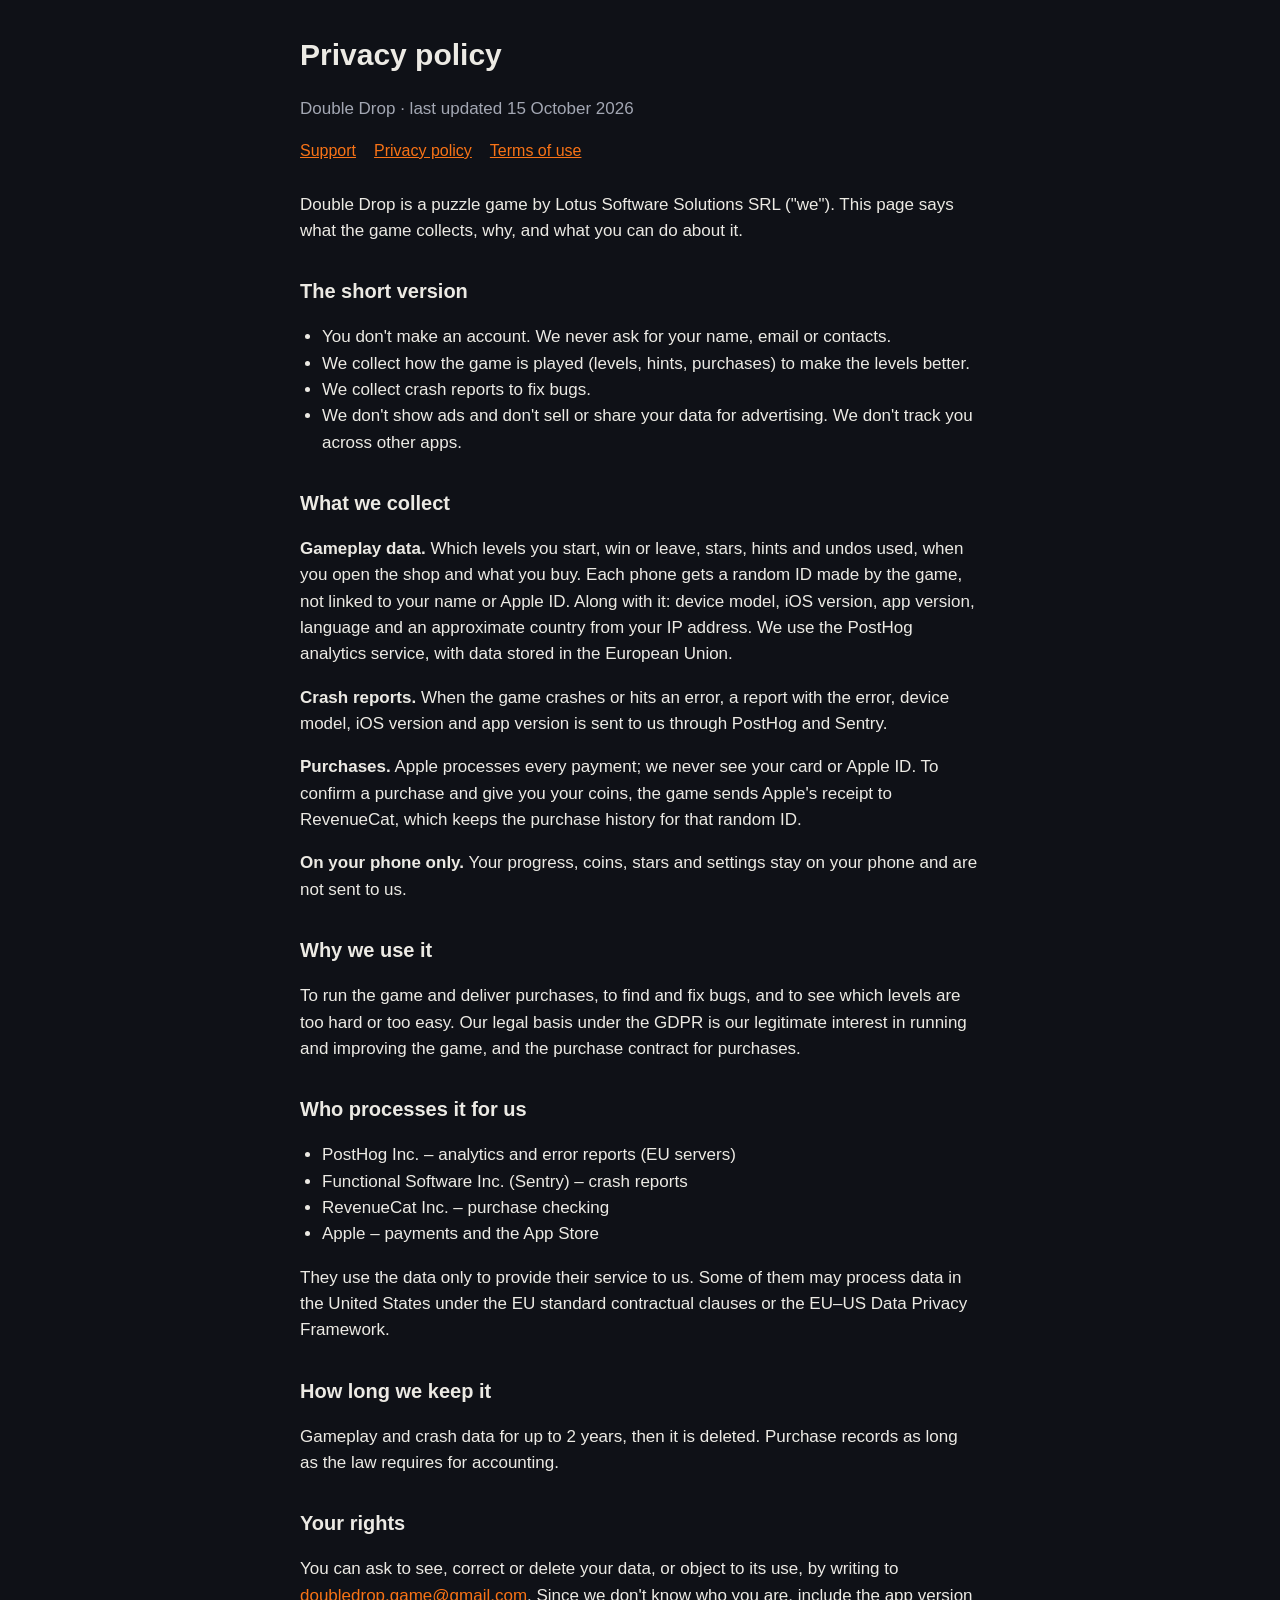
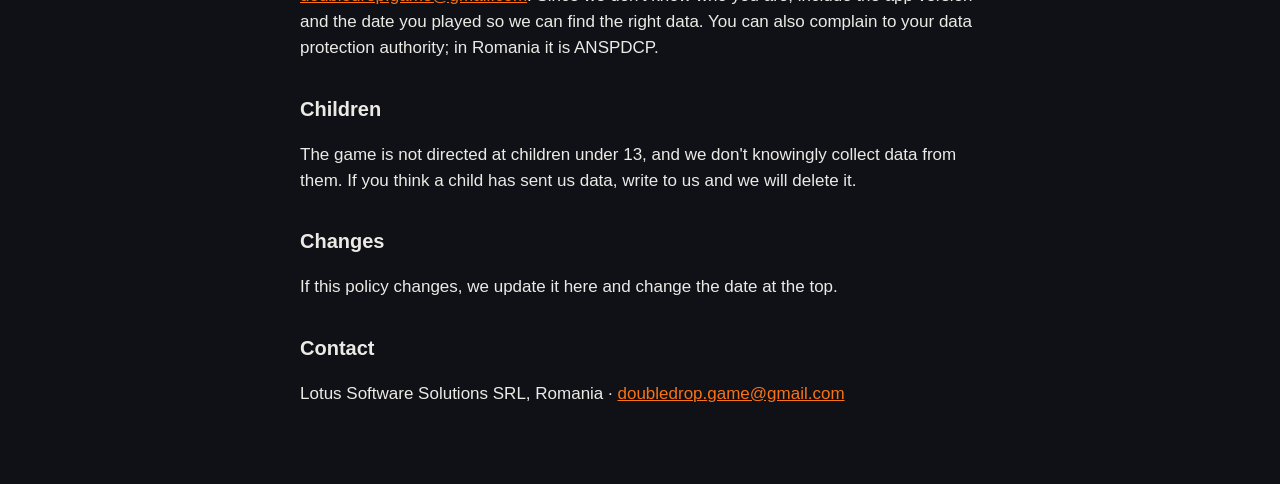
==== privacy.html @ e10a985d "Double Drop support, privacy and terms pages" ====
<!doctype html><html lang="en"><head><meta charset="utf-8"><meta name="viewport" content="width=device-width, initial-scale=1">
<title>Double Drop – Privacy policy</title><link rel="stylesheet" href="style.css"></head><body><main>
<h1>Privacy policy</h1><p class="muted">Double Drop · last updated 15 October 2026</p>
<nav><a href="./">Support</a><a href="privacy.html">Privacy policy</a><a href="terms.html">Terms of use</a></nav>
<p>Double Drop is a puzzle game by Lotus Software Solutions SRL ("we"). This page says what the game collects, why, and what you can do about it.</p>
<h2>The short version</h2>
<ul>
<li>You don't make an account. We never ask for your name, email or contacts.</li>
<li>We collect how the game is played (levels, hints, purchases) to make the levels better.</li>
<li>We collect crash reports to fix bugs.</li>
<li>We don't show ads and don't sell or share your data for advertising. We don't track you across other apps.</li>
</ul>
<h2>What we collect</h2>
<p><b>Gameplay data.</b> Which levels you start, win or leave, stars, hints and undos used, when you open the shop and what you buy. Each phone gets a random ID made by the game, not linked to your name or Apple ID. Along with it: device model, iOS version, app version, language and an approximate country from your IP address. We use the PostHog analytics service, with data stored in the European Union.</p>
<p><b>Crash reports.</b> When the game crashes or hits an error, a report with the error, device model, iOS version and app version is sent to us through PostHog and Sentry.</p>
<p><b>Purchases.</b> Apple processes every payment; we never see your card or Apple ID. To confirm a purchase and give you your coins, the game sends Apple's receipt to RevenueCat, which keeps the purchase history for that random ID.</p>
<p><b>On your phone only.</b> Your progress, coins, stars and settings stay on your phone and are not sent to us.</p>
<h2>Why we use it</h2>
<p>To run the game and deliver purchases, to find and fix bugs, and to see which levels are too hard or too easy. Our legal basis under the GDPR is our legitimate interest in running and improving the game, and the purchase contract for purchases.</p>
<h2>Who processes it for us</h2>
<ul>
<li>PostHog Inc. – analytics and error reports (EU servers)</li>
<li>Functional Software Inc. (Sentry) – crash reports</li>
<li>RevenueCat Inc. – purchase checking</li>
<li>Apple – payments and the App Store</li>
</ul>
<p>They use the data only to provide their service to us. Some of them may process data in the United States under the EU standard contractual clauses or the EU–US Data Privacy Framework.</p>
<h2>How long we keep it</h2>
<p>Gameplay and crash data for up to 2 years, then it is deleted. Purchase records as long as the law requires for accounting.</p>
<h2>Your rights</h2>
<p>You can ask to see, correct or delete your data, or object to its use, by writing to <a href="mailto:doubledrop.game@gmail.com">doubledrop.game@gmail.com</a>. Since we don't know who you are, include the app version and the date you played so we can find the right data. You can also complain to your data protection authority; in Romania it is ANSPDCP.</p>
<h2>Children</h2>
<p>The game is not directed at children under 13, and we don't knowingly collect data from them. If you think a child has sent us data, write to us and we will delete it.</p>
<h2>Changes</h2>
<p>If this policy changes, we update it here and change the date at the top.</p>
<h2>Contact</h2>
<p>Lotus Software Solutions SRL, Romania · <a href="mailto:doubledrop.game@gmail.com">doubledrop.game@gmail.com</a></p>
</main></body></html>
---- style.css ----
:root { color-scheme: dark; --bg: #0f1117; --card: #181b23; --text: #eceae4; --muted: #a3a7b3; --accent: #f97316; }
* { box-sizing: border-box; }
body { margin: 0; background: var(--bg); color: var(--text); font: 17px/1.55 -apple-system, BlinkMacSystemFont, "Segoe UI", Roboto, sans-serif; padding: 32px 18px 60px; }
main { max-width: 680px; margin: 0 auto; }
h1 { font-size: 30px; margin: 0 0 4px; }
h2 { font-size: 20px; margin: 32px 0 8px; }
p, li { color: var(--text); }
.muted { color: var(--muted); }
a { color: var(--accent); }
nav { display: flex; gap: 18px; flex-wrap: wrap; margin: 0 0 28px; font-size: 16px; }
.card { background: var(--card); border-radius: 14px; padding: 16px 18px; margin: 14px 0; }
ul { padding-left: 22px; }
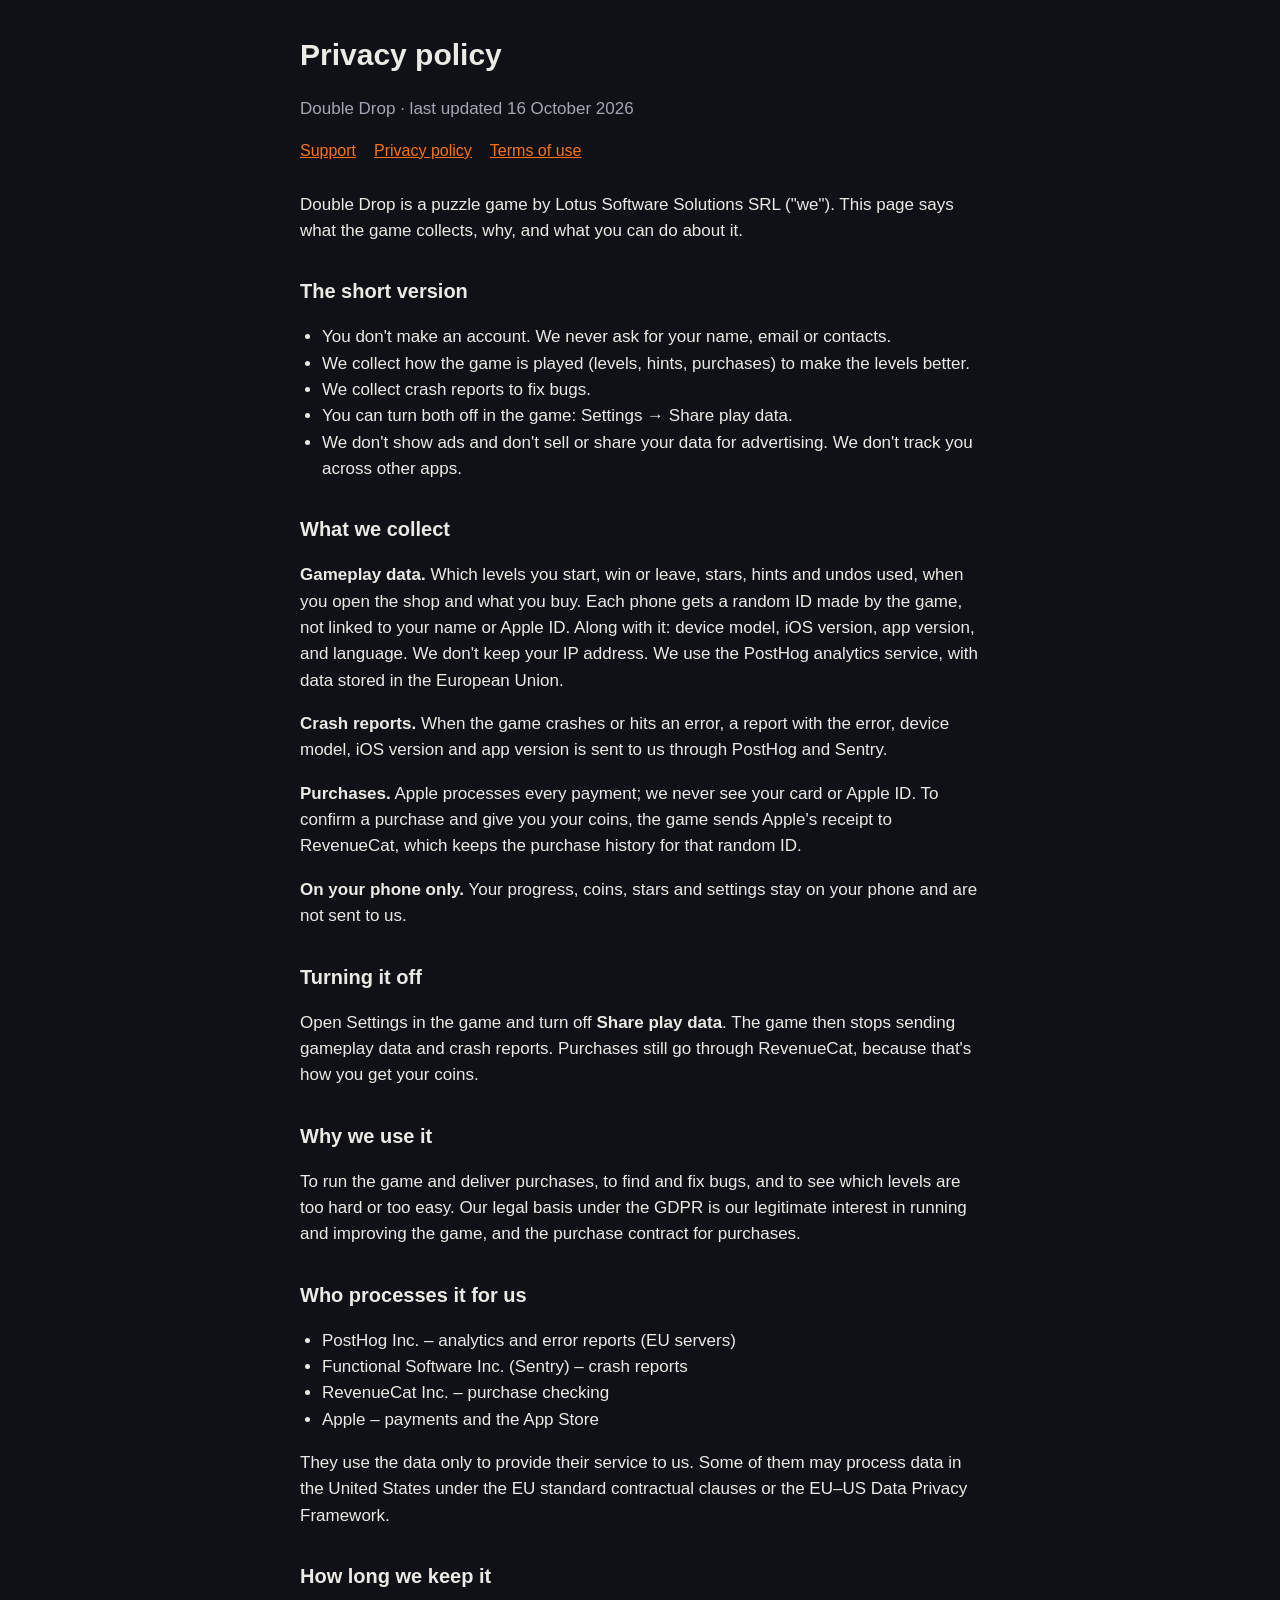
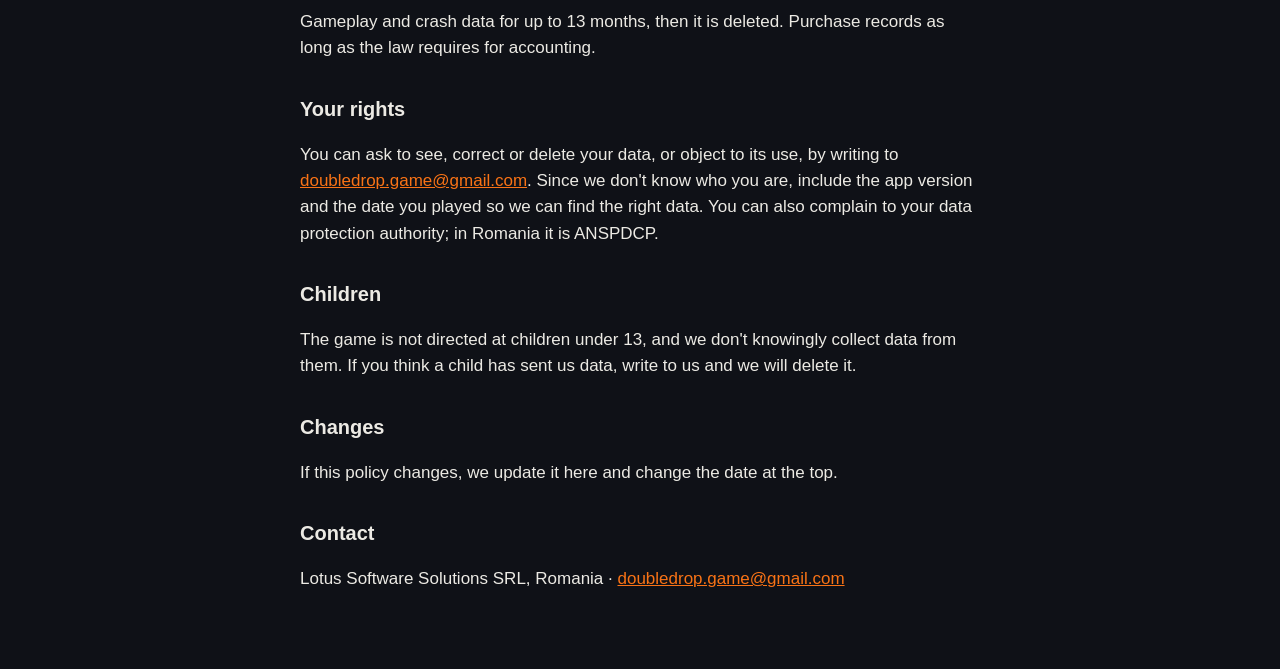
==== commit 924f0b86: "Privacy policy: Share play data switch, no IP kept, 13 months retention" ====
--- a/privacy.html
+++ b/privacy.html
@@ -1,6 +1,6 @@
 <!doctype html><html lang="en"><head><meta charset="utf-8"><meta name="viewport" content="width=device-width, initial-scale=1">
 <title>Double Drop – Privacy policy</title><link rel="stylesheet" href="style.css"></head><body><main>
-<h1>Privacy policy</h1><p class="muted">Double Drop · last updated 15 October 2026</p>
+<h1>Privacy policy</h1><p class="muted">Double Drop · last updated 16 October 2026</p>
 <nav><a href="./">Support</a><a href="privacy.html">Privacy policy</a><a href="terms.html">Terms of use</a></nav>
 <p>Double Drop is a puzzle game by Lotus Software Solutions SRL ("we"). This page says what the game collects, why, and what you can do about it.</p>
 <h2>The short version</h2>
@@ -8,13 +8,16 @@
 <li>You don't make an account. We never ask for your name, email or contacts.</li>
 <li>We collect how the game is played (levels, hints, purchases) to make the levels better.</li>
 <li>We collect crash reports to fix bugs.</li>
+<li>You can turn both off in the game: Settings → Share play data.</li>
 <li>We don't show ads and don't sell or share your data for advertising. We don't track you across other apps.</li>
 </ul>
 <h2>What we collect</h2>
-<p><b>Gameplay data.</b> Which levels you start, win or leave, stars, hints and undos used, when you open the shop and what you buy. Each phone gets a random ID made by the game, not linked to your name or Apple ID. Along with it: device model, iOS version, app version, language and an approximate country from your IP address. We use the PostHog analytics service, with data stored in the European Union.</p>
+<p><b>Gameplay data.</b> Which levels you start, win or leave, stars, hints and undos used, when you open the shop and what you buy. Each phone gets a random ID made by the game, not linked to your name or Apple ID. Along with it: device model, iOS version, app version, and language. We don't keep your IP address. We use the PostHog analytics service, with data stored in the European Union.</p>
 <p><b>Crash reports.</b> When the game crashes or hits an error, a report with the error, device model, iOS version and app version is sent to us through PostHog and Sentry.</p>
 <p><b>Purchases.</b> Apple processes every payment; we never see your card or Apple ID. To confirm a purchase and give you your coins, the game sends Apple's receipt to RevenueCat, which keeps the purchase history for that random ID.</p>
 <p><b>On your phone only.</b> Your progress, coins, stars and settings stay on your phone and are not sent to us.</p>
+<h2>Turning it off</h2>
+<p>Open Settings in the game and turn off <b>Share play data</b>. The game then stops sending gameplay data and crash reports. Purchases still go through RevenueCat, because that's how you get your coins.</p>
 <h2>Why we use it</h2>
 <p>To run the game and deliver purchases, to find and fix bugs, and to see which levels are too hard or too easy. Our legal basis under the GDPR is our legitimate interest in running and improving the game, and the purchase contract for purchases.</p>
 <h2>Who processes it for us</h2>
@@ -26,7 +29,7 @@
 </ul>
 <p>They use the data only to provide their service to us. Some of them may process data in the United States under the EU standard contractual clauses or the EU–US Data Privacy Framework.</p>
 <h2>How long we keep it</h2>
-<p>Gameplay and crash data for up to 2 years, then it is deleted. Purchase records as long as the law requires for accounting.</p>
+<p>Gameplay and crash data for up to 13 months, then it is deleted. Purchase records as long as the law requires for accounting.</p>
 <h2>Your rights</h2>
 <p>You can ask to see, correct or delete your data, or object to its use, by writing to <a href="mailto:doubledrop.game@gmail.com">doubledrop.game@gmail.com</a>. Since we don't know who you are, include the app version and the date you played so we can find the right data. You can also complain to your data protection authority; in Romania it is ANSPDCP.</p>
 <h2>Children</h2>
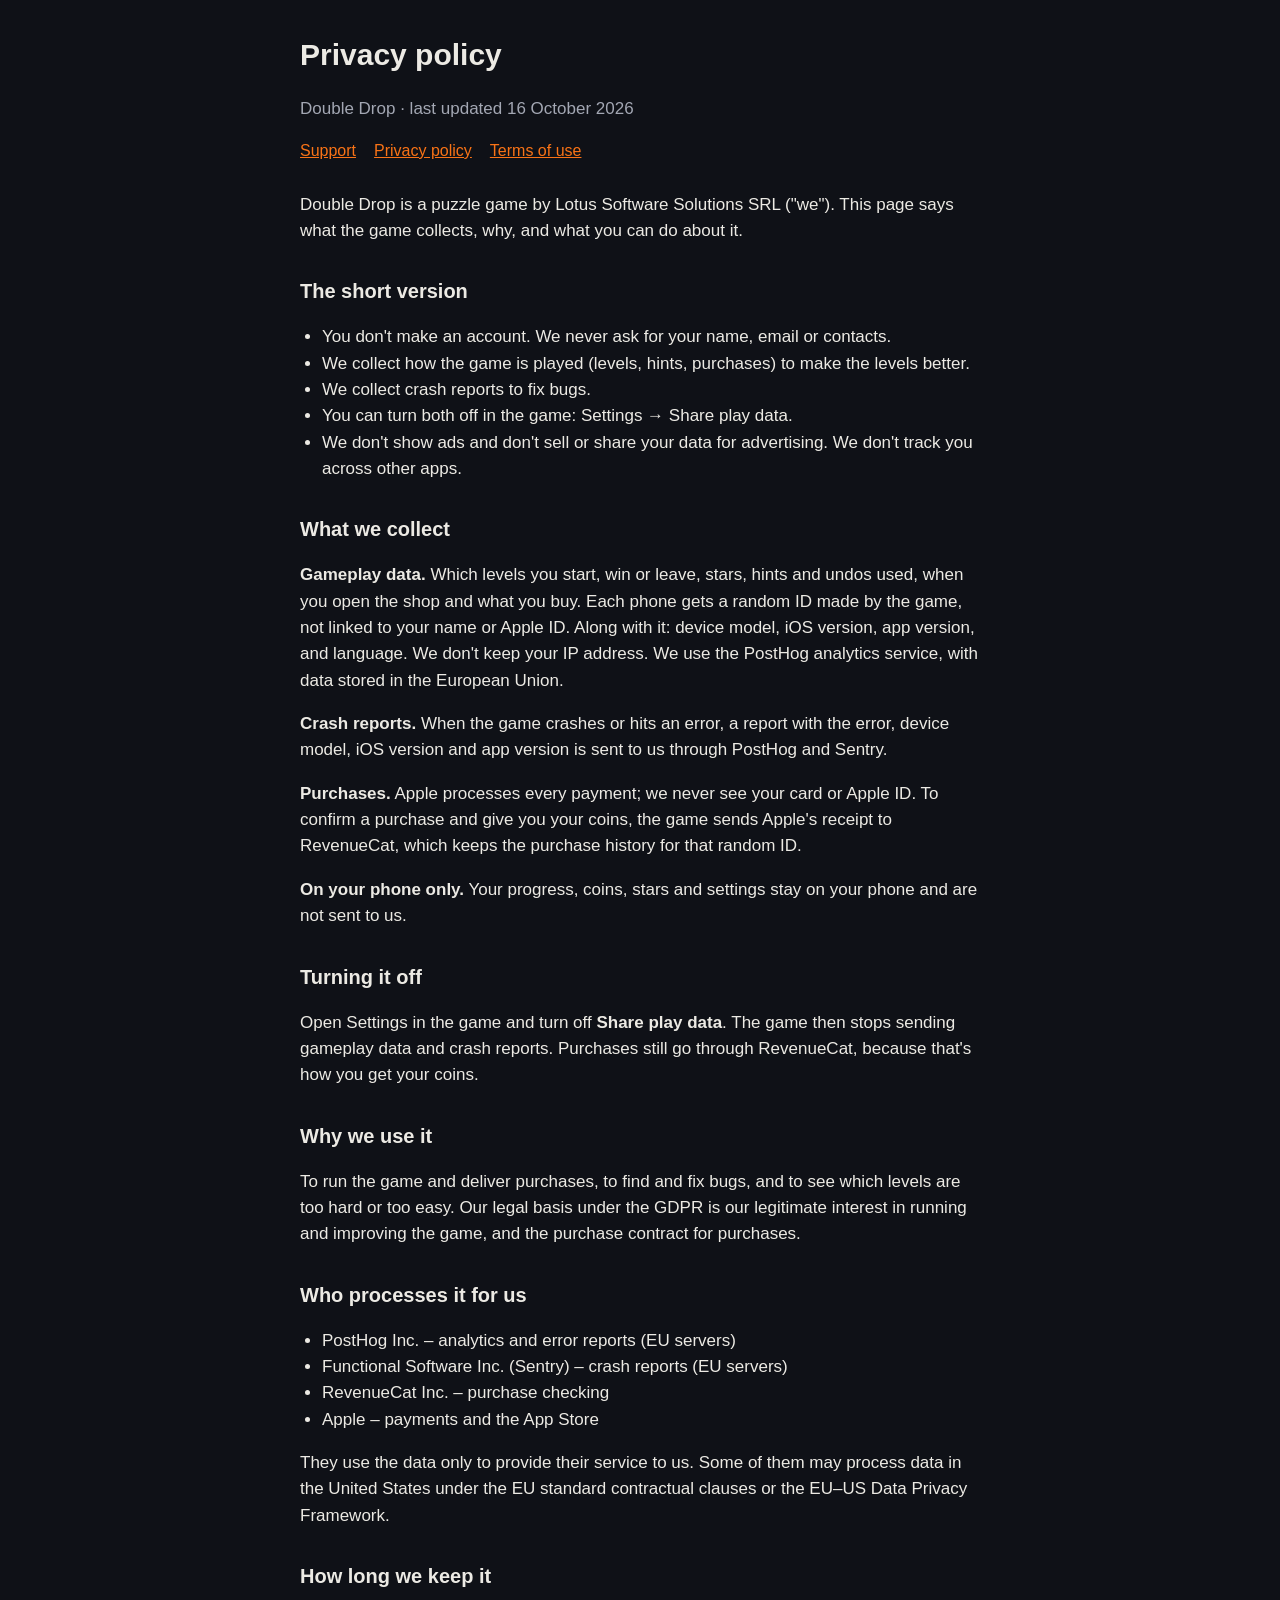
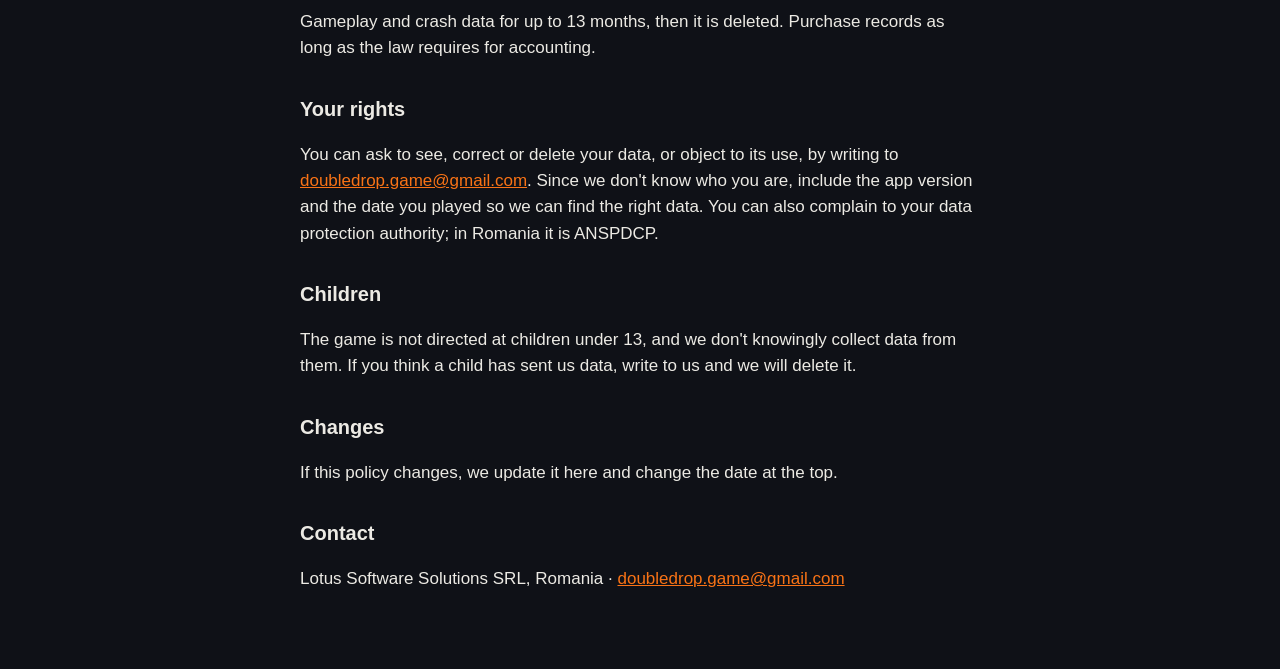
==== commit 909cfce3: "Privacy policy: Sentry on EU servers" ====
--- a/privacy.html
+++ b/privacy.html
@@ -23,7 +23,7 @@
 <h2>Who processes it for us</h2>
 <ul>
 <li>PostHog Inc. – analytics and error reports (EU servers)</li>
-<li>Functional Software Inc. (Sentry) – crash reports</li>
+<li>Functional Software Inc. (Sentry) – crash reports (EU servers)</li>
 <li>RevenueCat Inc. – purchase checking</li>
 <li>Apple – payments and the App Store</li>
 </ul>
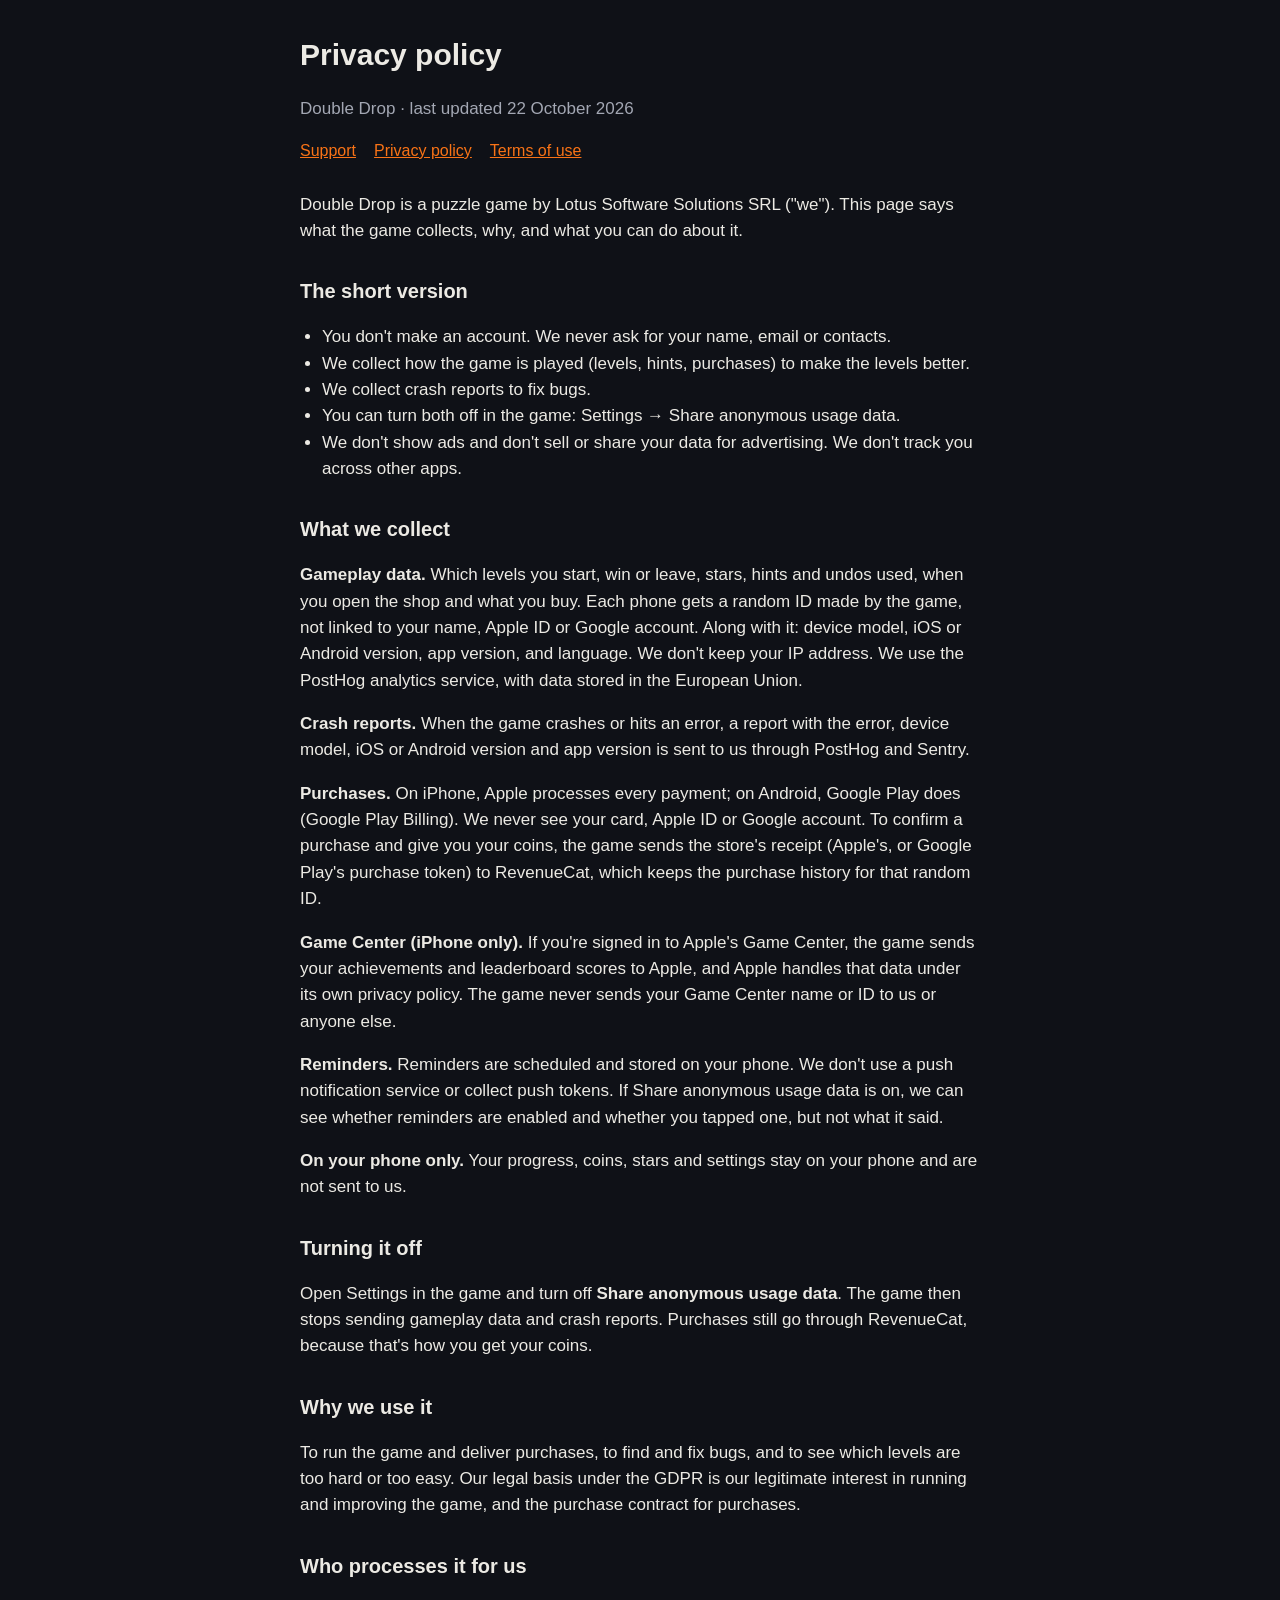
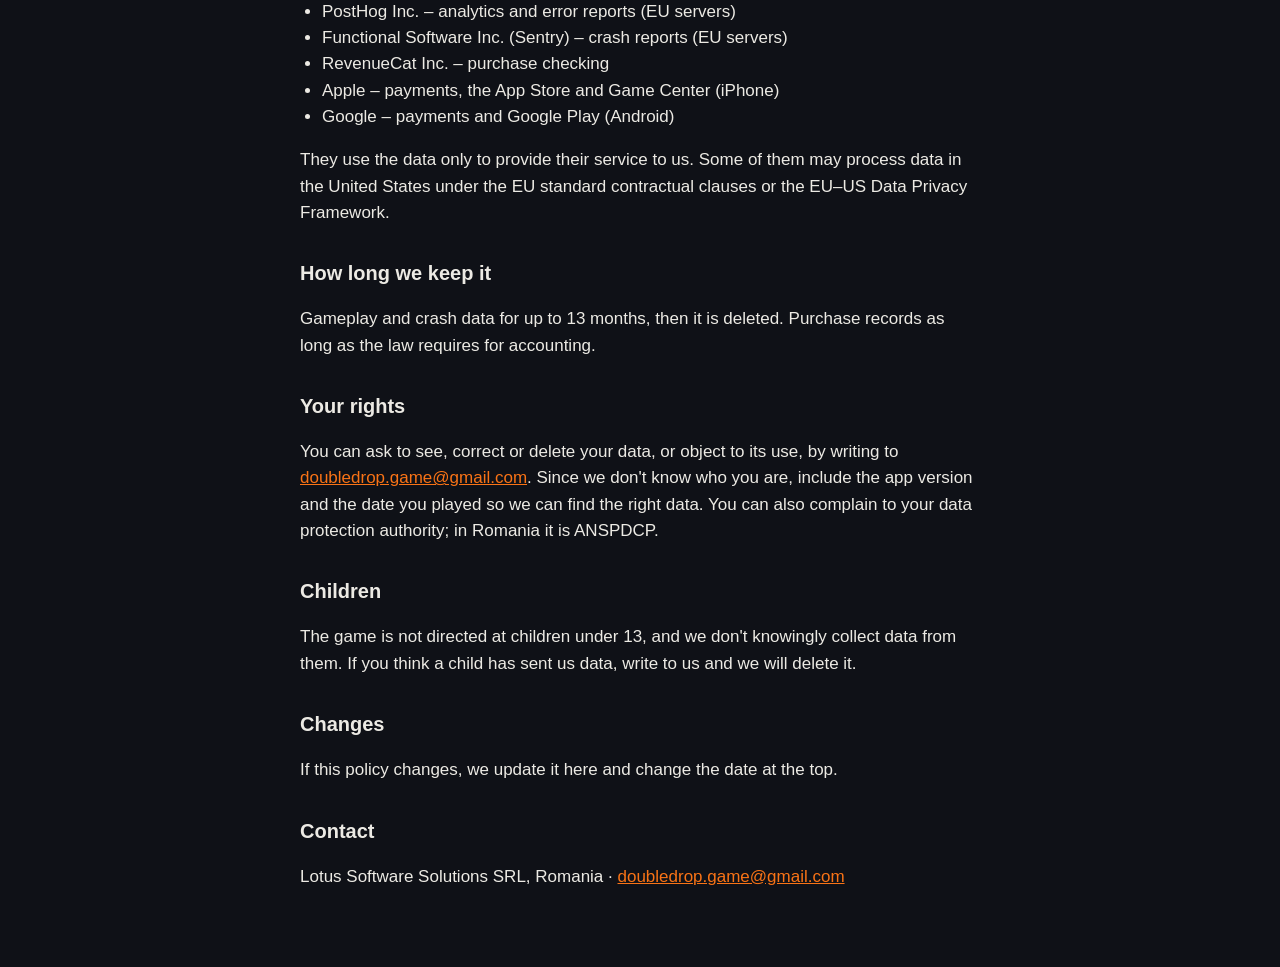
==== commit 3679fe7d: "Double Drop pages for Android: Google Play next to the App Store (privacy.html)" ====
--- a/privacy.html
+++ b/privacy.html
@@ -1,6 +1,6 @@
 <!doctype html><html lang="en"><head><meta charset="utf-8"><meta name="viewport" content="width=device-width, initial-scale=1">
 <title>Double Drop – Privacy policy</title><link rel="stylesheet" href="style.css"></head><body><main>
-<h1>Privacy policy</h1><p class="muted">Double Drop · last updated 16 October 2026</p>
+<h1>Privacy policy</h1><p class="muted">Double Drop · last updated 22 October 2026</p>
 <nav><a href="./">Support</a><a href="privacy.html">Privacy policy</a><a href="terms.html">Terms of use</a></nav>
 <p>Double Drop is a puzzle game by Lotus Software Solutions SRL ("we"). This page says what the game collects, why, and what you can do about it.</p>
 <h2>The short version</h2>
@@ -8,16 +8,18 @@
 <li>You don't make an account. We never ask for your name, email or contacts.</li>
 <li>We collect how the game is played (levels, hints, purchases) to make the levels better.</li>
 <li>We collect crash reports to fix bugs.</li>
-<li>You can turn both off in the game: Settings → Share play data.</li>
+<li>You can turn both off in the game: Settings → Share anonymous usage data.</li>
 <li>We don't show ads and don't sell or share your data for advertising. We don't track you across other apps.</li>
 </ul>
 <h2>What we collect</h2>
-<p><b>Gameplay data.</b> Which levels you start, win or leave, stars, hints and undos used, when you open the shop and what you buy. Each phone gets a random ID made by the game, not linked to your name or Apple ID. Along with it: device model, iOS version, app version, and language. We don't keep your IP address. We use the PostHog analytics service, with data stored in the European Union.</p>
-<p><b>Crash reports.</b> When the game crashes or hits an error, a report with the error, device model, iOS version and app version is sent to us through PostHog and Sentry.</p>
-<p><b>Purchases.</b> Apple processes every payment; we never see your card or Apple ID. To confirm a purchase and give you your coins, the game sends Apple's receipt to RevenueCat, which keeps the purchase history for that random ID.</p>
+<p><b>Gameplay data.</b> Which levels you start, win or leave, stars, hints and undos used, when you open the shop and what you buy. Each phone gets a random ID made by the game, not linked to your name, Apple ID or Google account. Along with it: device model, iOS or Android version, app version, and language. We don't keep your IP address. We use the PostHog analytics service, with data stored in the European Union.</p>
+<p><b>Crash reports.</b> When the game crashes or hits an error, a report with the error, device model, iOS or Android version and app version is sent to us through PostHog and Sentry.</p>
+<p><b>Purchases.</b> On iPhone, Apple processes every payment; on Android, Google Play does (Google Play Billing). We never see your card, Apple ID or Google account. To confirm a purchase and give you your coins, the game sends the store's receipt (Apple's, or Google Play's purchase token) to RevenueCat, which keeps the purchase history for that random ID.</p>
+<p><b>Game Center (iPhone only).</b> If you're signed in to Apple's Game Center, the game sends your achievements and leaderboard scores to Apple, and Apple handles that data under its own privacy policy. The game never sends your Game Center name or ID to us or anyone else.</p>
+<p><b>Reminders.</b> Reminders are scheduled and stored on your phone. We don't use a push notification service or collect push tokens. If Share anonymous usage data is on, we can see whether reminders are enabled and whether you tapped one, but not what it said.</p>
 <p><b>On your phone only.</b> Your progress, coins, stars and settings stay on your phone and are not sent to us.</p>
 <h2>Turning it off</h2>
-<p>Open Settings in the game and turn off <b>Share play data</b>. The game then stops sending gameplay data and crash reports. Purchases still go through RevenueCat, because that's how you get your coins.</p>
+<p>Open Settings in the game and turn off <b>Share anonymous usage data</b>. The game then stops sending gameplay data and crash reports. Purchases still go through RevenueCat, because that's how you get your coins.</p>
 <h2>Why we use it</h2>
 <p>To run the game and deliver purchases, to find and fix bugs, and to see which levels are too hard or too easy. Our legal basis under the GDPR is our legitimate interest in running and improving the game, and the purchase contract for purchases.</p>
 <h2>Who processes it for us</h2>
@@ -25,7 +27,8 @@
 <li>PostHog Inc. – analytics and error reports (EU servers)</li>
 <li>Functional Software Inc. (Sentry) – crash reports (EU servers)</li>
 <li>RevenueCat Inc. – purchase checking</li>
-<li>Apple – payments and the App Store</li>
+<li>Apple – payments, the App Store and Game Center (iPhone)</li>
+<li>Google – payments and Google Play (Android)</li>
 </ul>
 <p>They use the data only to provide their service to us. Some of them may process data in the United States under the EU standard contractual clauses or the EU–US Data Privacy Framework.</p>
 <h2>How long we keep it</h2>
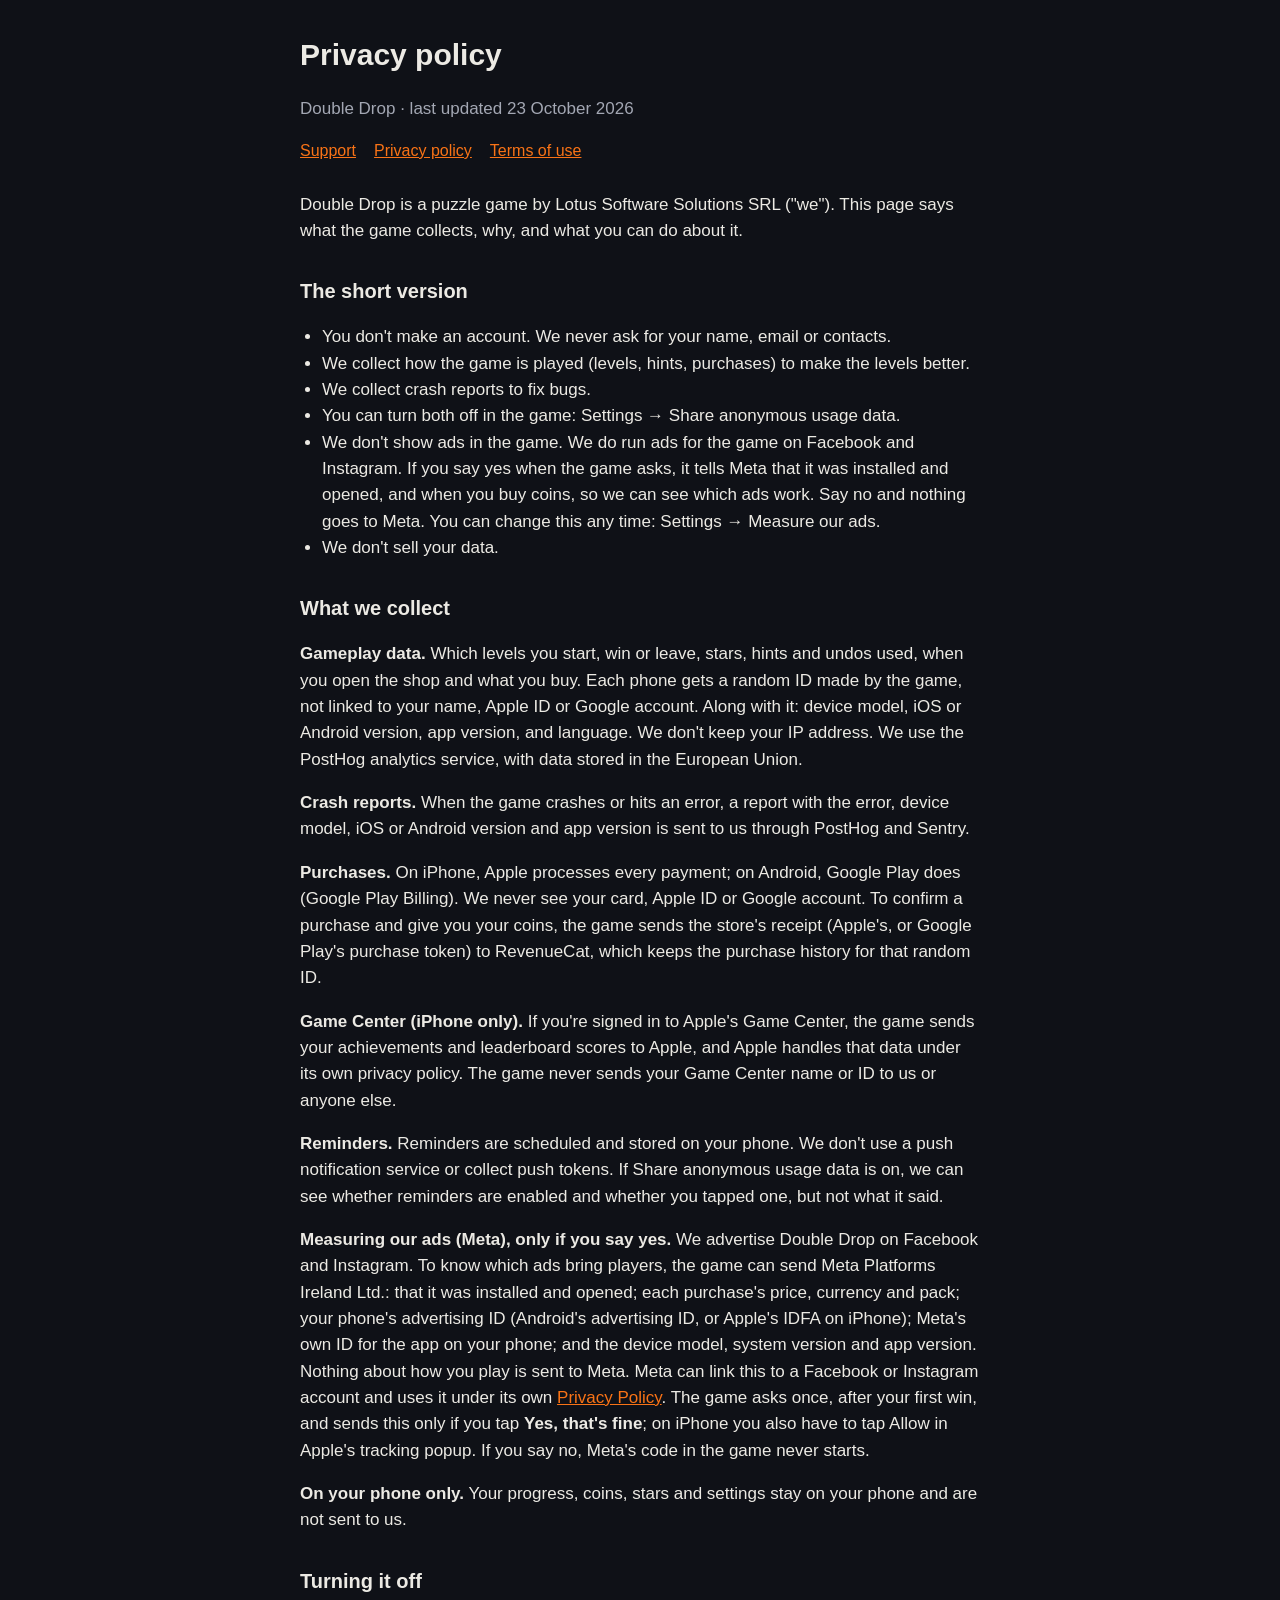
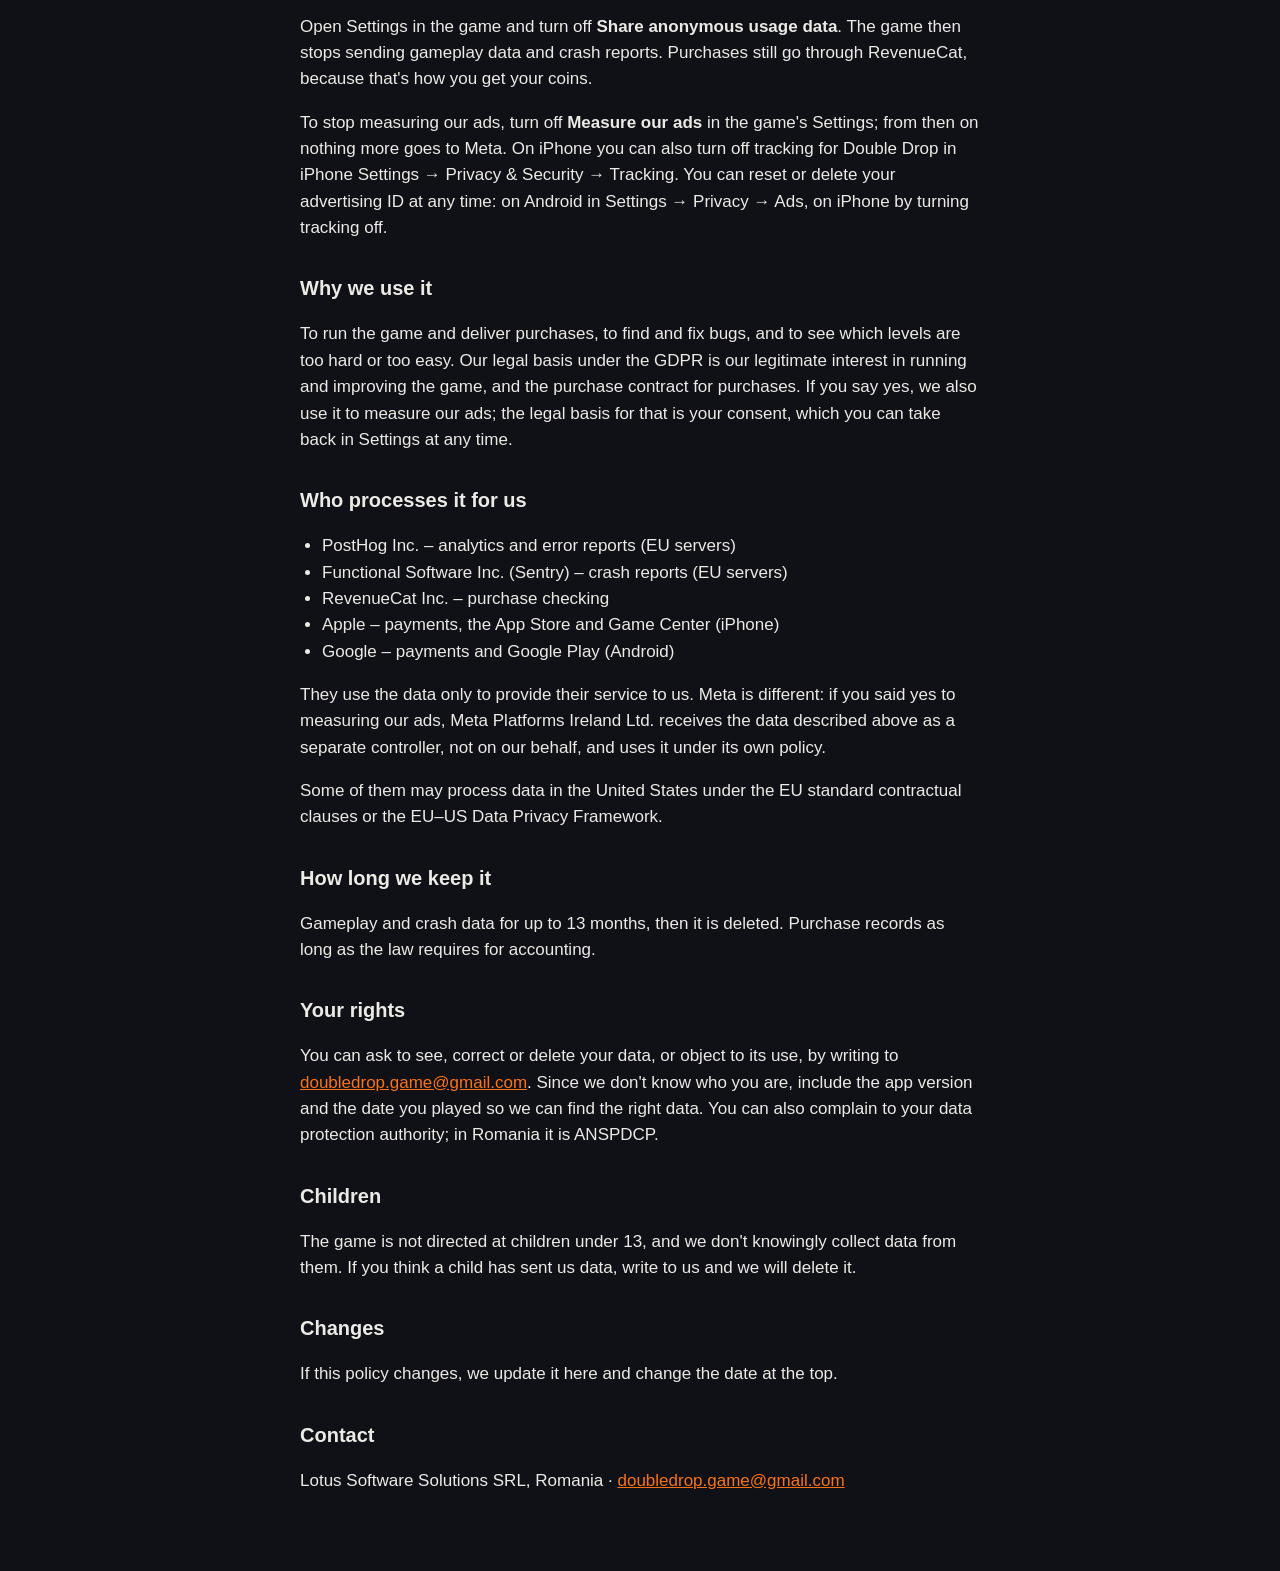
==== commit 5092fe07: "Double Drop privacy policy: Measuring our ads (Meta), only with the player's yes; how to turn it off" ====
--- a/privacy.html
+++ b/privacy.html
@@ -1,6 +1,6 @@
 <!doctype html><html lang="en"><head><meta charset="utf-8"><meta name="viewport" content="width=device-width, initial-scale=1">
 <title>Double Drop – Privacy policy</title><link rel="stylesheet" href="style.css"></head><body><main>
-<h1>Privacy policy</h1><p class="muted">Double Drop · last updated 22 October 2026</p>
+<h1>Privacy policy</h1><p class="muted">Double Drop · last updated 23 October 2026</p>
 <nav><a href="./">Support</a><a href="privacy.html">Privacy policy</a><a href="terms.html">Terms of use</a></nav>
 <p>Double Drop is a puzzle game by Lotus Software Solutions SRL ("we"). This page says what the game collects, why, and what you can do about it.</p>
 <h2>The short version</h2>
@@ -9,7 +9,8 @@
 <li>We collect how the game is played (levels, hints, purchases) to make the levels better.</li>
 <li>We collect crash reports to fix bugs.</li>
 <li>You can turn both off in the game: Settings → Share anonymous usage data.</li>
-<li>We don't show ads and don't sell or share your data for advertising. We don't track you across other apps.</li>
+<li>We don't show ads in the game. We do run ads for the game on Facebook and Instagram. If you say yes when the game asks, it tells Meta that it was installed and opened, and when you buy coins, so we can see which ads work. Say no and nothing goes to Meta. You can change this any time: Settings → Measure our ads.</li>
+<li>We don't sell your data.</li>
 </ul>
 <h2>What we collect</h2>
 <p><b>Gameplay data.</b> Which levels you start, win or leave, stars, hints and undos used, when you open the shop and what you buy. Each phone gets a random ID made by the game, not linked to your name, Apple ID or Google account. Along with it: device model, iOS or Android version, app version, and language. We don't keep your IP address. We use the PostHog analytics service, with data stored in the European Union.</p>
@@ -17,11 +18,13 @@
 <p><b>Purchases.</b> On iPhone, Apple processes every payment; on Android, Google Play does (Google Play Billing). We never see your card, Apple ID or Google account. To confirm a purchase and give you your coins, the game sends the store's receipt (Apple's, or Google Play's purchase token) to RevenueCat, which keeps the purchase history for that random ID.</p>
 <p><b>Game Center (iPhone only).</b> If you're signed in to Apple's Game Center, the game sends your achievements and leaderboard scores to Apple, and Apple handles that data under its own privacy policy. The game never sends your Game Center name or ID to us or anyone else.</p>
 <p><b>Reminders.</b> Reminders are scheduled and stored on your phone. We don't use a push notification service or collect push tokens. If Share anonymous usage data is on, we can see whether reminders are enabled and whether you tapped one, but not what it said.</p>
+<p id="meta"><b>Measuring our ads (Meta), only if you say yes.</b> We advertise Double Drop on Facebook and Instagram. To know which ads bring players, the game can send Meta Platforms Ireland Ltd.: that it was installed and opened; each purchase's price, currency and pack; your phone's advertising ID (Android's advertising ID, or Apple's IDFA on iPhone); Meta's own ID for the app on your phone; and the device model, system version and app version. Nothing about how you play is sent to Meta. Meta can link this to a Facebook or Instagram account and uses it under its own <a href="https://www.facebook.com/privacy/policy/">Privacy Policy</a>. The game asks once, after your first win, and sends this only if you tap <b>Yes, that's fine</b>; on iPhone you also have to tap Allow in Apple's tracking popup. If you say no, Meta's code in the game never starts.</p>
 <p><b>On your phone only.</b> Your progress, coins, stars and settings stay on your phone and are not sent to us.</p>
 <h2>Turning it off</h2>
 <p>Open Settings in the game and turn off <b>Share anonymous usage data</b>. The game then stops sending gameplay data and crash reports. Purchases still go through RevenueCat, because that's how you get your coins.</p>
+<p>To stop measuring our ads, turn off <b>Measure our ads</b> in the game's Settings; from then on nothing more goes to Meta. On iPhone you can also turn off tracking for Double Drop in iPhone Settings → Privacy &amp; Security → Tracking. You can reset or delete your advertising ID at any time: on Android in Settings → Privacy → Ads, on iPhone by turning tracking off.</p>
 <h2>Why we use it</h2>
-<p>To run the game and deliver purchases, to find and fix bugs, and to see which levels are too hard or too easy. Our legal basis under the GDPR is our legitimate interest in running and improving the game, and the purchase contract for purchases.</p>
+<p>To run the game and deliver purchases, to find and fix bugs, and to see which levels are too hard or too easy. Our legal basis under the GDPR is our legitimate interest in running and improving the game, and the purchase contract for purchases. If you say yes, we also use it to measure our ads; the legal basis for that is your consent, which you can take back in Settings at any time.</p>
 <h2>Who processes it for us</h2>
 <ul>
 <li>PostHog Inc. – analytics and error reports (EU servers)</li>
@@ -30,7 +33,8 @@
 <li>Apple – payments, the App Store and Game Center (iPhone)</li>
 <li>Google – payments and Google Play (Android)</li>
 </ul>
-<p>They use the data only to provide their service to us. Some of them may process data in the United States under the EU standard contractual clauses or the EU–US Data Privacy Framework.</p>
+<p>They use the data only to provide their service to us. Meta is different: if you said yes to measuring our ads, Meta Platforms Ireland Ltd. receives the data described above as a separate controller, not on our behalf, and uses it under its own policy.</p>
+<p>Some of them may process data in the United States under the EU standard contractual clauses or the EU–US Data Privacy Framework.</p>
 <h2>How long we keep it</h2>
 <p>Gameplay and crash data for up to 13 months, then it is deleted. Purchase records as long as the law requires for accounting.</p>
 <h2>Your rights</h2>
